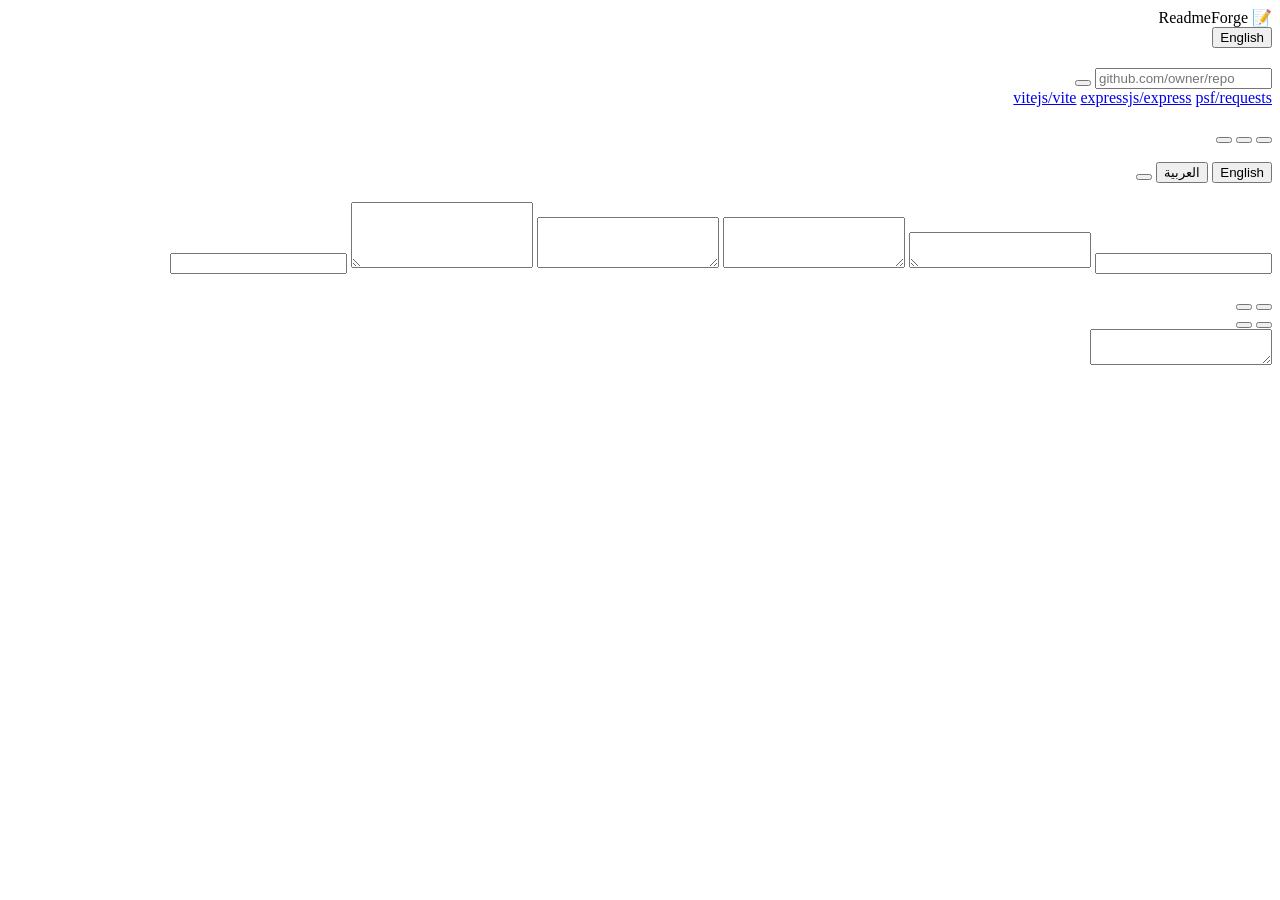
==== index.html @ e0ca7b54 "Rename 1-index.html to index.html" ====
<!doctype html>
<html lang="ar" dir="rtl">
<head>
<meta charset="utf-8">
<meta name="viewport" content="width=device-width,initial-scale=1">
<title>ReadmeForge</title>
<link rel="stylesheet" href="style.css">
</head>
<body>
<header>
  <div class="brand">📝 ReadmeForge</div>
  <button id="langBtn" class="ghost">English</button>
</header>
<main>
  <section class="hero">
    <h1 data-i="title"></h1>
    <p data-i="sub"></p>
    <form id="form">
      <input id="repo" dir="ltr" placeholder="github.com/owner/repo" autocomplete="off">
      <button type="submit" data-i="go"></button>
    </form>
    <div class="row">
      <span data-i="try"></span>
      <a href="#" class="chip" data-ex="vitejs/vite">vitejs/vite</a>
      <a href="#" class="chip" data-ex="expressjs/express">expressjs/express</a>
      <a href="#" class="chip" data-ex="psf/requests">psf/requests</a>
      <a href="#" id="manual" class="chip alt" data-i="manual"></a>
    </div>
    <div id="status" class="status"></div>
  </section>

  <section id="work" class="work hidden">
    <aside class="panel">
      <h3 data-i="tpl"></h3>
      <div class="seg" id="tpl">
        <button data-v="minimal" data-i="t_min"></button>
        <button data-v="standard" class="on" data-i="t_std"></button>
        <button data-v="detailed" data-i="t_det"></button>
      </div>
      <h3 data-i="outlang"></h3>
      <div class="seg" id="outlang">
        <button data-v="en" class="on">English</button>
        <button data-v="ar">العربية</button>
        <button data-v="both" data-i="both"></button>
      </div>
      <h3 data-i="details"></h3>
      <label><span data-i="f_name"></span><input id="f_name" dir="ltr"></label>
      <label><span data-i="f_desc"></span><textarea id="f_desc" rows="2"></textarea></label>
      <label><span data-i="f_install"></span><textarea id="f_install" rows="3" dir="ltr"></textarea></label>
      <label><span data-i="f_usage"></span><textarea id="f_usage" rows="3" dir="ltr"></textarea></label>
      <label><span data-i="f_features"></span><textarea id="f_features" rows="4"></textarea></label>
      <label><span data-i="f_license"></span><input id="f_license" dir="ltr"></label>
      <h3 data-i="sections"></h3>
      <div id="sections" class="checks"></div>
    </aside>
    <div class="out">
      <div class="bar">
        <div class="seg small" id="view">
          <button data-v="preview" class="on" data-i="preview"></button>
          <button data-v="raw" data-i="raw"></button>
        </div>
        <span class="sp"></span>
        <button id="copy" data-i="copy"></button>
        <button id="dl" class="ghost" data-i="dl"></button>
      </div>
      <article id="preview" class="md" dir="ltr"></article>
      <textarea id="raw" class="hidden" dir="ltr" spellcheck="false"></textarea>
    </div>
  </section>
</main>
<footer data-i="foot"></footer>
<script src="marked.min.js"></script>
<script src="app.js"></script>
</body>
</html>
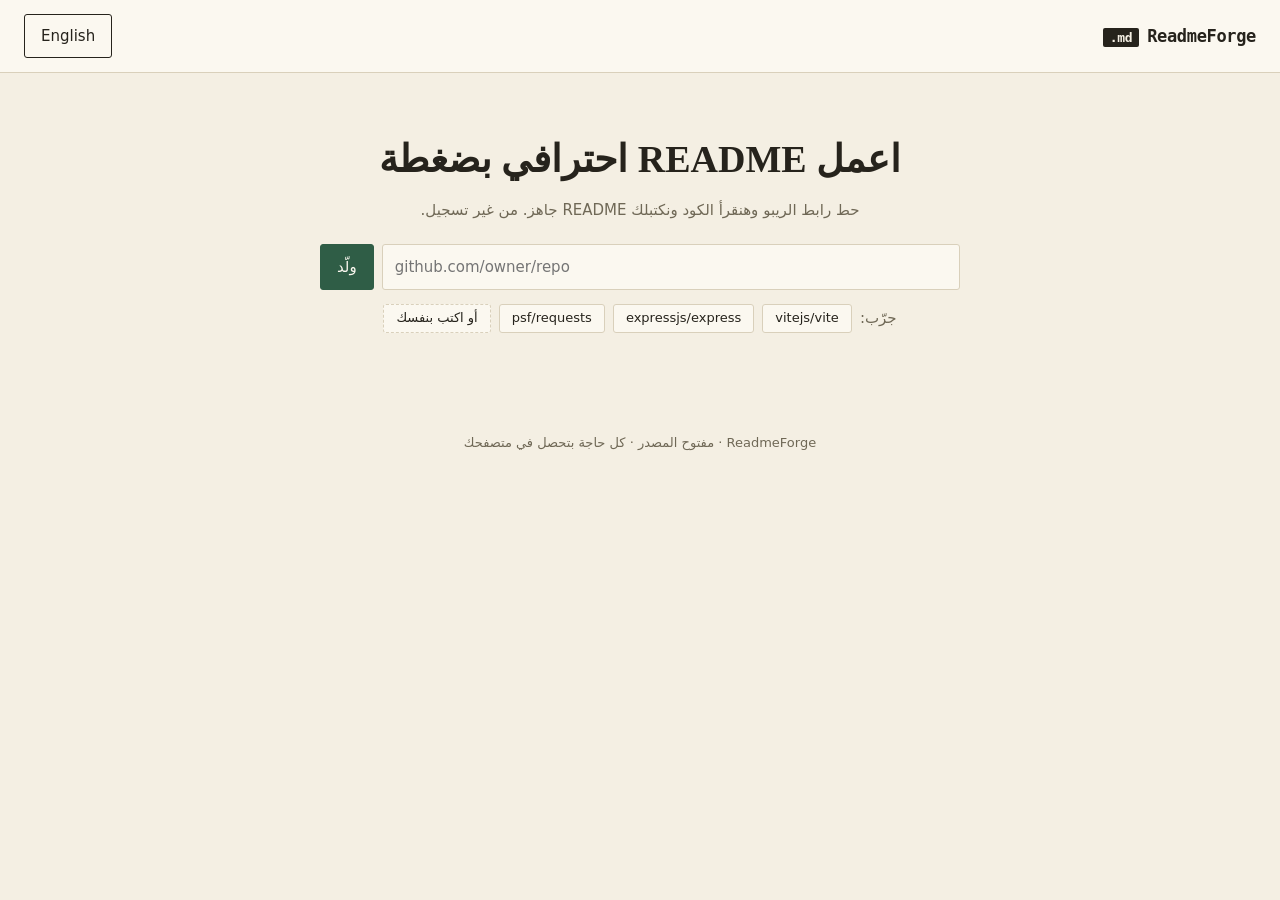
==== commit 97fc4aee: "Update brand name format in index.html" ====
--- a/index.html
+++ b/index.html
@@ -8,7 +8,7 @@
 </head>
 <body>
 <header>
-  <div class="brand">📝 ReadmeForge</div>
+  <div class="brand"><b>.md</b>ReadmeForge</div>
   <button id="langBtn" class="ghost">English</button>
 </header>
 <main>
--- a/style.css
+++ b/style.css
@@ -0,0 +1,48 @@
+:root{--bg:#f4efe3;--card:#fbf8f0;--line:#d9d0bb;--tx:#26231c;--mut:#6f6856;--ac:#2f5d46;--ac2:#2f5d46}
+*{box-sizing:border-box}
+body{margin:0;background:var(--bg);color:var(--tx);font:15px/1.6 system-ui,"Segoe UI",Tahoma,sans-serif}
+header{display:flex;justify-content:space-between;align-items:center;padding:14px 24px;border-bottom:1px solid var(--line)}
+.brand{font:700 17px ui-monospace,Menlo,Consolas,monospace;letter-spacing:-.02em;direction:ltr}.brand b{background:var(--tx);color:var(--bg);padding:2px 7px;margin-inline-end:8px;border-radius:2px;font-size:13px}
+button{background:var(--ac);color:#fbf8f0;border:1px solid var(--ac);border-radius:3px;padding:9px 16px;font:inherit;cursor:pointer}
+button.ghost{background:transparent;border:1px solid var(--tx);color:var(--tx)}
+main{max-width:1200px;margin:0 auto;padding:24px}
+.hero{text-align:center;padding:32px 0 8px}
+.hero h1{font-family:Georgia,"Times New Roman",serif;font-weight:700;font-size:38px;margin:0 0 8px}
+.hero p{color:var(--mut);margin:0 0 22px}
+form{display:flex;gap:8px;max-width:640px;margin:0 auto 14px}
+input,textarea{width:100%;background:var(--card);border:1px solid var(--line);color:var(--tx);border-radius:3px;padding:10px 12px;font:inherit}
+textarea{resize:vertical;font-family:inherit}
+.row{display:flex;gap:8px;justify-content:center;align-items:center;flex-wrap:wrap;color:var(--mut)}
+.chip{background:var(--card);border:1px solid var(--line);border-radius:3px;padding:3px 12px;color:var(--tx);text-decoration:none;font-size:13px;direction:ltr}
+.chip.alt{direction:inherit;border-style:dashed}
+.status{min-height:26px;margin-top:12px;color:var(--mut)}
+.status.err{color:#a8321f}
+.hidden{display:none!important}
+.work{display:grid;grid-template-columns:340px 1fr;gap:20px;margin-top:20px;align-items:start}
+.panel{background:var(--card);border:1px solid var(--line);border-radius:4px;padding:16px}
+.panel h3{margin:14px 0 8px;font-size:12px;font-family:ui-monospace,Menlo,Consolas,monospace;text-transform:uppercase;letter-spacing:.06em;color:var(--mut)}
+.panel h3:first-child{margin-top:0}
+label{display:block;margin-bottom:10px;font-size:13px;color:var(--mut)}
+label input,label textarea{margin-top:4px;color:var(--tx)}
+.seg{display:flex;border:1px solid var(--line);border-radius:3px;overflow:hidden}
+.seg button{flex:1;background:transparent;border-radius:0;color:var(--mut);padding:7px 6px}
+.seg button.on{background:var(--ac);color:#fbf8f0}
+.seg.small{width:200px}
+.checks label{display:flex;gap:8px;align-items:center;margin:0 0 6px;color:var(--tx)}
+.checks input{width:auto}
+.out{background:var(--card);border:1px solid var(--line);border-radius:4px;min-width:0}
+.bar{display:flex;gap:8px;padding:10px;border-bottom:1px solid var(--line);align-items:center}
+.sp{flex:1}
+.md{padding:24px 28px;background:#fffdf7;color:#1f2328;border-radius:0;min-height:420px;overflow-x:auto}
+.md h1,.md h2{border-bottom:1px solid #d8dee4;padding-bottom:.3em}
+.md pre{background:#f6f8fa;padding:12px;border-radius:6px;overflow:auto}
+.md code{background:#eff1f3;padding:2px 5px;border-radius:4px;font-size:90%}
+.md pre code{background:none;padding:0}
+.md img{max-width:100%}
+.md table{border-collapse:collapse}.md td,.md th{border:1px solid #d0d7de;padding:5px 12px}
+#raw{min-height:560px;border:0;border-radius:0;font-family:ui-monospace,Menlo,Consolas,monospace;font-size:13px}
+footer{text-align:center;color:var(--mut);padding:30px;font-size:13px}
+@media(max-width:860px){.work{grid-template-columns:1fr}form{flex-direction:column}}
+
+header{background:var(--card)}
+.out,.panel{box-shadow:3px 3px 0 var(--line)}
